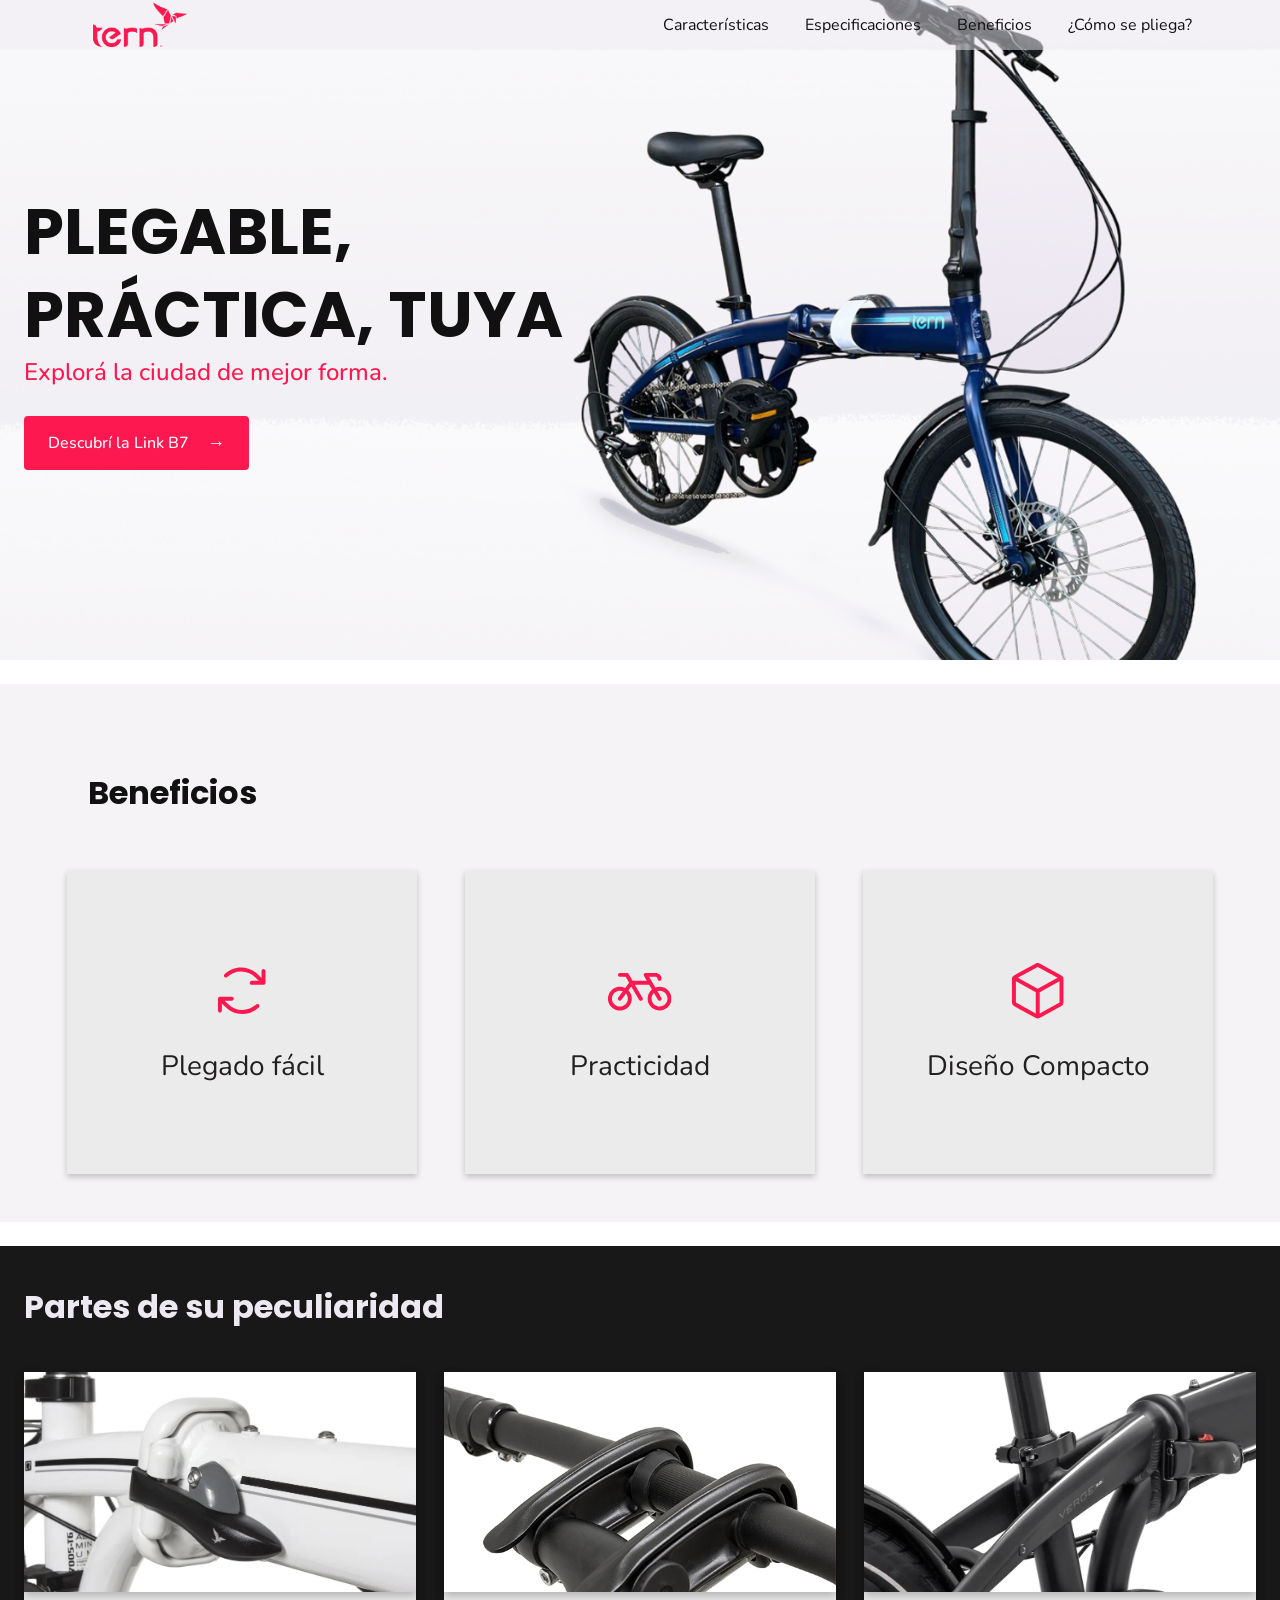
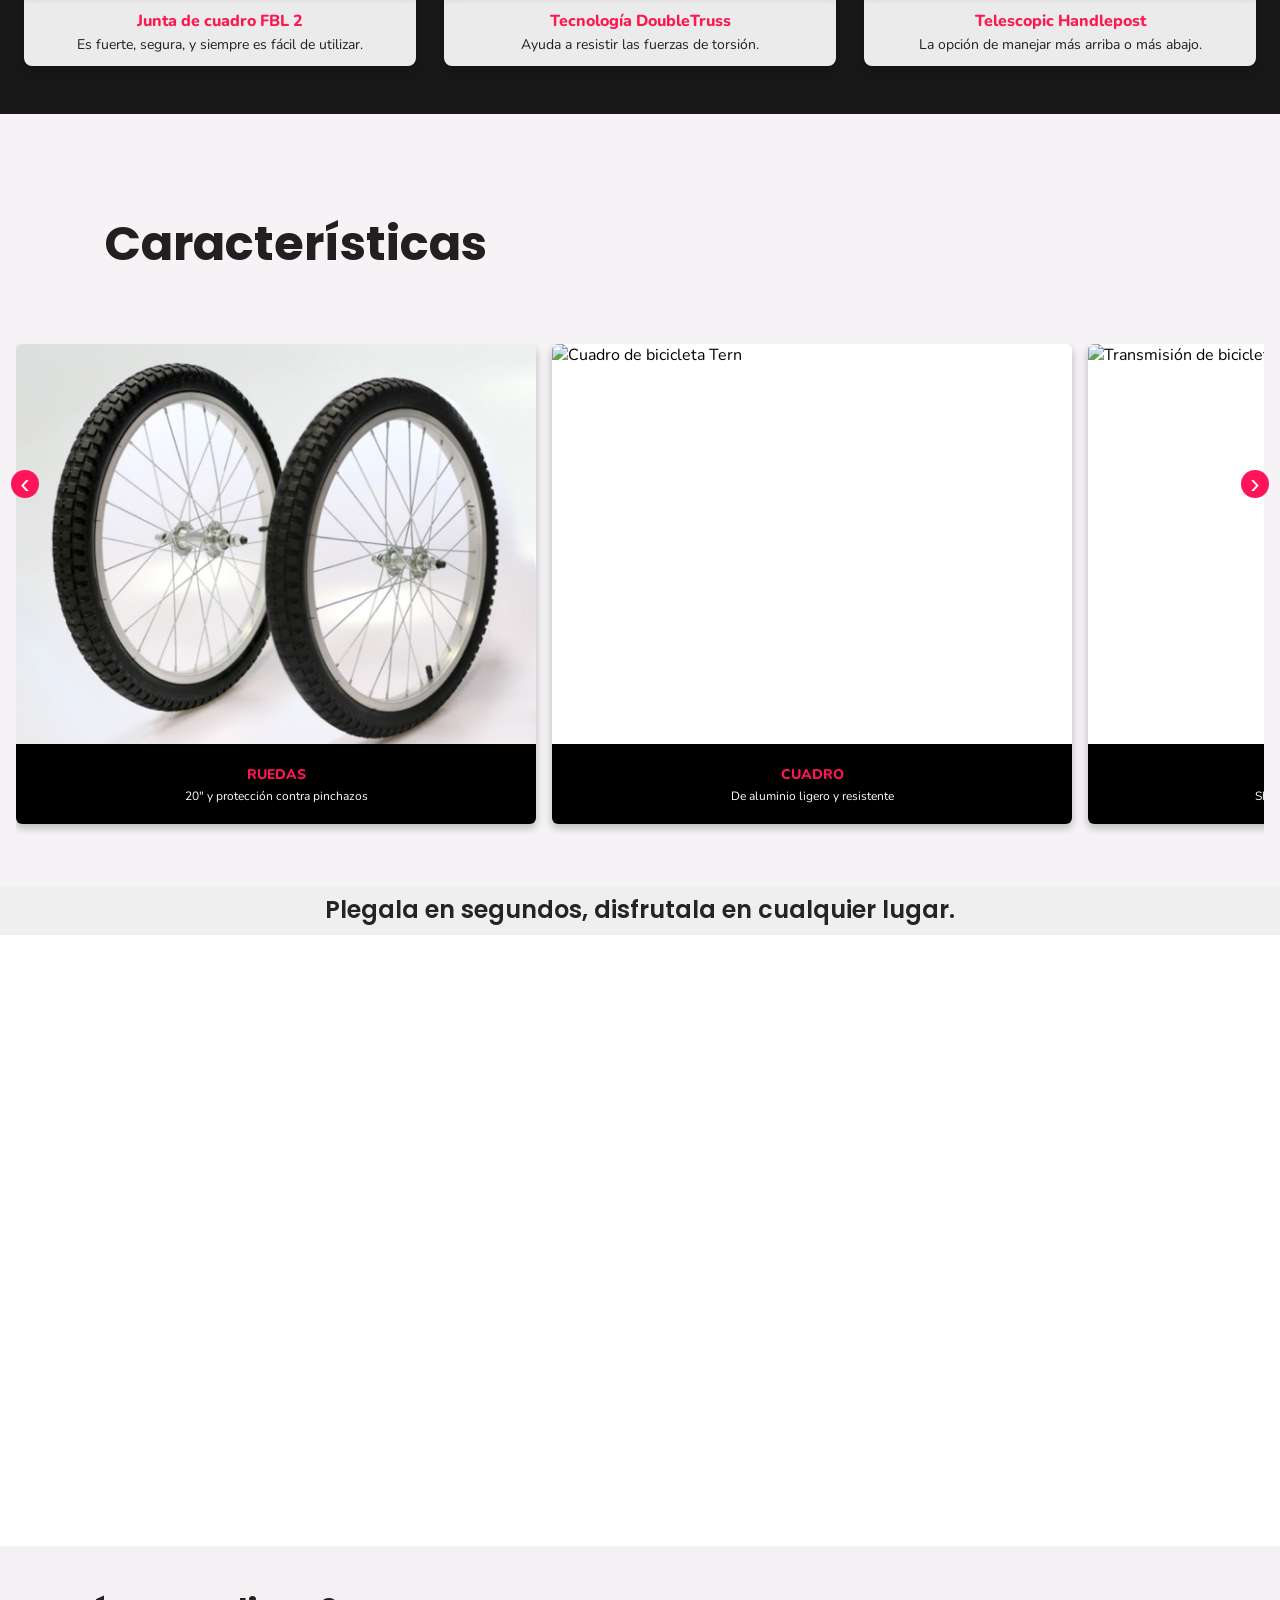
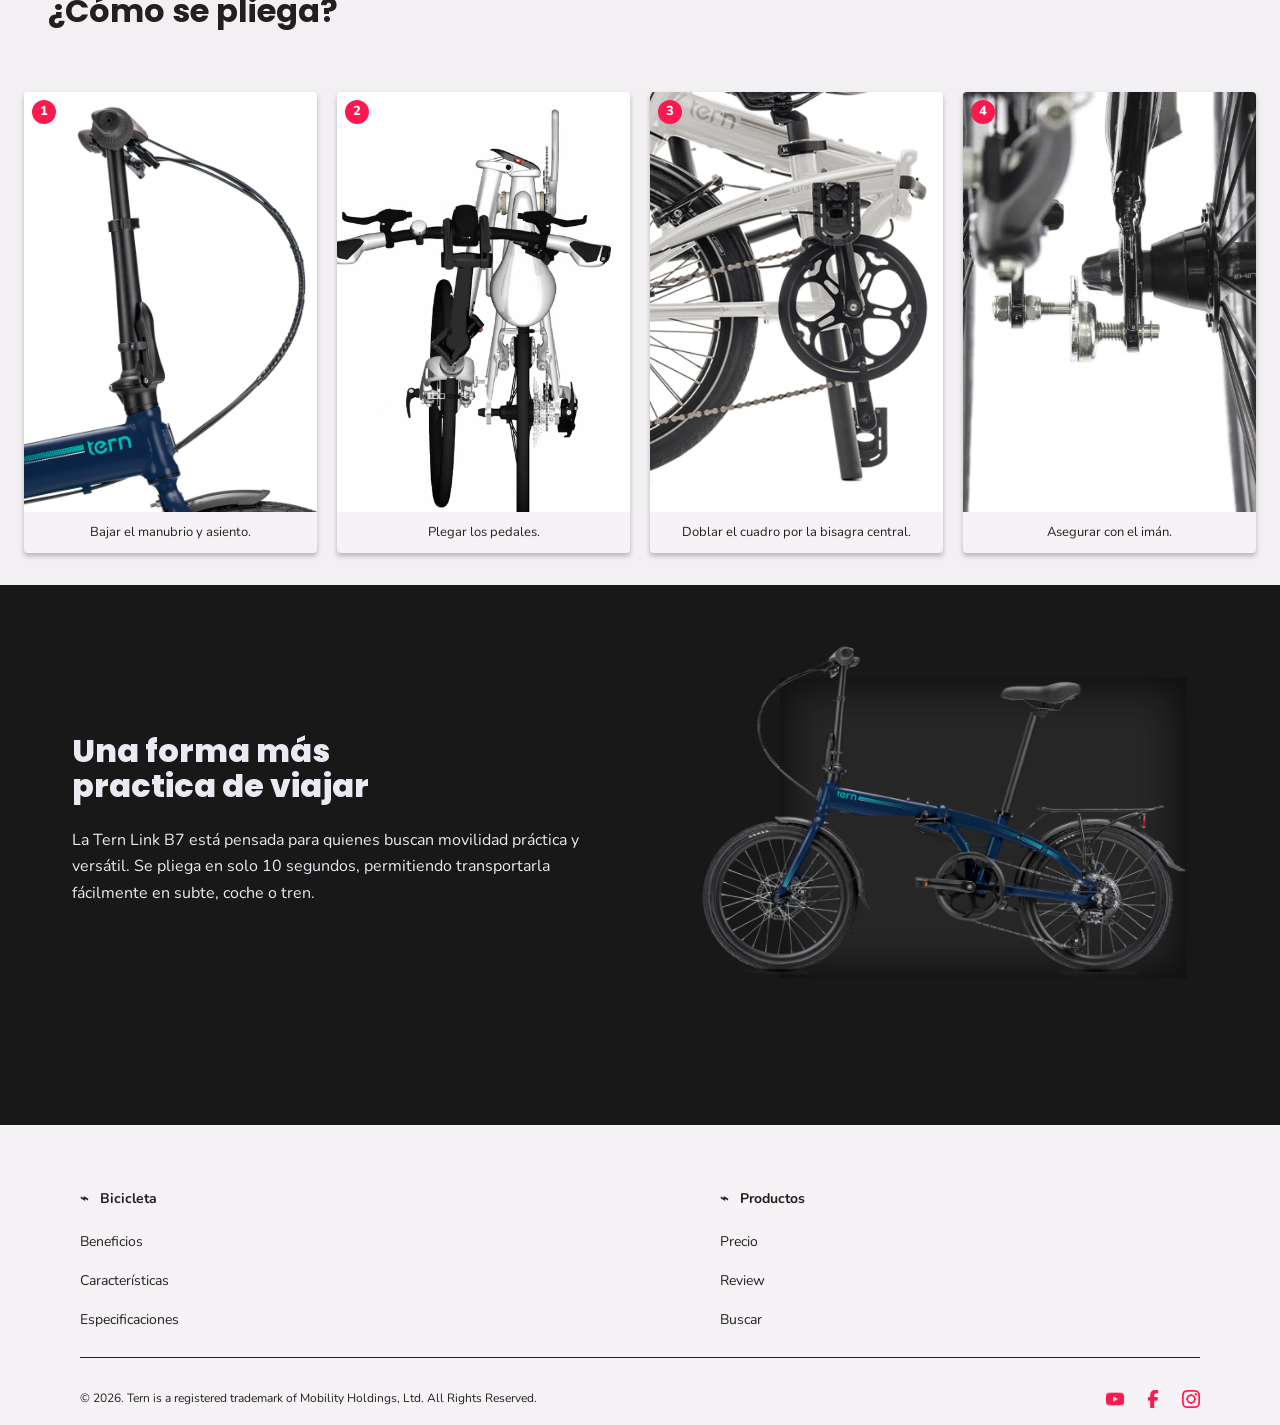
==== index.html @ 3e92df50 "Add files via upload" ====
<!DOCTYPE html>
<html lang="es">
    <head>
        <meta charset="utf-8" />
        <meta name="viewport" content="width=device-width, initial-scale=1, shrink-to-fit=no" />
        <title>Tern Bycicles</title>
        <link rel="preconnect" href="https://fonts.googleapis.com">
        <link rel="preconnect" href="https://fonts.gstatic.com" crossorigin>
        <link href="https://fonts.googleapis.com/css2?family=Nunito:ital,wght@0,200..1000;1,200..1000&family=Poppins:ital,wght@0,100;0,200;0,300;0,400;0,500;0,600;0,700;0,800;0,900;1,100;1,200;1,300;1,400;1,500;1,600;1,700;1,800;1,900&display=swap" rel="stylesheet">
        <link href="css/styles.css" rel="stylesheet" />
      </head>


 
  <body>
<!-- HEADER-->
    <div class="version" >
      <header class="header">
        <img class="logo" src="img/logo.png" alt="Tern">

        <nav class="buttons-group">
          <a class="menu-item" href="#">Características</a>
          <a class="menu-item" href="#">Especificaciones</a>
          <a class="menu-item" href="#">Beneficios</a>
          <a class="menu-item" href="#">¿Cómo se pliega?</a>
        </nav>
      </header>

<!-- HERO-->
      <section class="section">
        <div class="hero-content">
          <h1>PLEGABLE, <br>PRÁCTICA, TUYA</h1>
          <p>Explorá la ciudad de mejor forma.</p>

          <a class="hero-button" href="#">
            Descubrí la Link B7
            <span>→</span>
          </a>
        </div>
      </section>

<!-- ICONOS FILA-->
  <section class="iconos-bici">
    <div class="galeria-header">
      <h2>Beneficios</h2>
    </div>

    <div class="iconos-contenedor">
      <div class="iconos-item">
        <img src="icons/arrow-clock.svg" alt="">
        <p>Plegado fácil</p>
      </div>

      <div class="iconos-item">
        <img src="icons/bicycle.svg" alt="">
        <p>Practicidad</p>
      </div>

      <div class="iconos-item">
        <img src="icons/cube.svg" alt="">
        <p>Diseño Compacto</p>
      </div>
    </div>
  </section>

<!-- TECH-->
  <section class="tech" id="tech">
    <div class="tech-header">
      <h2>Partes de su peculiaridad</h2>
    </div>

    <div class="tech-lista">
      <article class="tech-card">
        <img src="img/tech-2.png" alt="Junta de cuadro FBL 2">

        <div class="tech-card-texto">
          <h3>Junta de cuadro FBL 2</h3>
          <p>
            Es fuerte, segura, y siempre es fácil de utilizar.
          </p>
        </div>
      </article>

      <article class="tech-card">
        <img src="img/tech-1.jpg" alt="Tecnología DoubleTruss">

        <div class="tech-card-texto">
          <h3>Tecnología DoubleTruss</h3>
          <p>
            Ayuda a resistir las fuerzas de torsión.
          </p>
        </div>
      </article>

      <article class="tech-card">
        <img src="img/tech-3.png" alt="Telescopic Handlepost">

        <div class="tech-card-texto">
          <h3>Telescopic Handlepost</h3>
          <p>
            La opción de manejar más arriba o más abajo.
          </p>
        </div>
      </article>
    </div>
  </section>

<!-- GALERIA-->
  <section class="galeria" id="galeria">
     <div class="galeria-carrusel">
       <div class="galeria-header">
          <h2>Características</h2>
       </div>
      <button class="galeria-flecha galeria-flecha-izq" type="button" aria-label="Anterior">
        ‹
      </button>

      <div class="galeria-track">
        <article class="galeria-card">
          <img src="img/ruedas.jpg" alt="Rueda de bicicleta Tern">
          <div class="galeria-card-texto">
            <h3>RUEDAS</h3>
            <p>20" y protección contra pinchazos</p>
          </div>
        </article>

        <article class="galeria-card">
          <img src="img/zoom.png" alt="Cuadro de bicicleta Tern">
          <div class="galeria-card-texto">
            <h3>CUADRO</h3>
            <p>De aluminio ligero y resistente</p>
          </div>
        </article>

        <article class="galeria-card">
          <img src="img/trasmision.png" alt="Transmisión de bicicleta Tern">
          <div class="galeria-card-texto">
            <h3>TRANSMISIÓN</h3>
            <p>Shimano Tourney de 7 velocidades</p>
          </div>
        </article>

        <article class="galeria-card">
          <img src="img/plegada.jpg" alt="Sistema de plegado de bicicleta Tern">
          <div class="galeria-card-texto">
            <h3>COMPACTO</h3>
            <p>Diseño fácil de transportar</p>
          </div>
        </article>
      </div>

      <button class="galeria-flecha galeria-flecha-der" type="button" aria-label="Siguiente">
        ›
      </button>
  </div>
  </section>

<!-- ROW PAUSE-->
  <section class="descanso">
    <div class="descanso-overlay">
      <h2>Plegala en segundos, disfrutala en cualquier lugar.</h2>
    </div>
    <video class="descanso-video" width="640" height="360" autoplay loop muted>
      <source src="img/video-1.mp4" type="video/mp4">
    </video>
  </section>

<!-- COMO SE USA-->
  <section class="plegado" id="plegado">
    <div class="plegado-header">
      <h2>¿Cómo se pliega?</h2>
    </div>

    <div class="plegado-carrusel">
      <article class="plegado-card">
        <div class="plegado-img">
          <span>1</span>
          <img src="img/manu.png" alt="Bajar el msnubrio telescópico">
        </div>
        <p>Bajar el manubrio y asiento.</p>
      </article>

      <article class="plegado-card">
        <div class="plegado-img">
          <span>2</span>
          <img src="img/pleg-1.png" alt="Plegar los pedales">
        </div>
        <p>Plegar los pedales.</p>
      </article>

      <article class="plegado-card">
        <div class="plegado-img">
          <span>3</span>
          <img src="img/pleg-3.png" alt="Doblar el cuadro por la bisagra central">
        </div>
        <p>Doblar el cuadro por la bisagra central.</p>
      </article>

      <article class="plegado-card">
        <div class="plegado-img">
          <span>4</span>
          <img src="img/carac-img-4.png" alt="Asegurar con el imán">
        </div>
        <p>Asegurar con el imán.</p>
      </article>
    </div>
  </section>

<!-- DESCRIPCIÓN-->
  <section class="descrip-bici" id="descrip-bici">
    <div class="descrip-bici-contenido">
      <div class="descrip-bici-texto">
        <h2>Una forma más<br>practica de viajar</h2>

        <p>
          La Tern Link B7 está pensada para quienes buscan movilidad práctica y versátil. Se pliega en solo 10 segundos, permitiendo transportarla fácilmente en subte, coche o tren.
        </p>
      </div>

      <div class="descrip-bici-imagen">
        <img src="img/descrip.png" alt="Bicicleta Tern Link B7 plegada">
      </div>
    </div>
  </section>

<!-- FOOTER-->
  <footer class="footer">
    <div class="footer-links">
      <div class="footer-col">
        <h3><span>⌁</span> Bicicleta</h3>
        <a href="#">Beneficios</a>
        <a href="#">Características</a>
        <a href="#">Especificaciones</a>
      </div>

      <div class="footer-col">
        <h3><span>⌁</span> Productos</h3>
        <a href="#">Precio</a>
        <a href="#">Review</a>
        <a href="#">Buscar</a>
      </div>
    </div>

    <div class="footer-bottom">
      <p>© 2026. Tern is a registered trademark of Mobility Holdings, Ltd. All Rights Reserved.</p>

      <div class="footer-redes">
        <a href="#" aria-label="YouTube">
          <img src="icons/youtube.svg" alt="">
        </a>

        <a href="#" aria-label="Facebook">
          <img src="icons/facebook.svg" alt="">
        </a>

        <a href="#" aria-label="Instagram">
          <img src="icons/instagram.svg" alt="">
        </a>
      </div>
    </div>
  </footer>

<!-- Scripts-->
  <script>
    const track = document.querySelector(".galeria-track");
    const prev = document.querySelector(".galeria-flecha-izq");
    const next = document.querySelector(".galeria-flecha-der");

    prev.addEventListener("click", () => {
      track.scrollBy({
        left: -340,
        behavior: "smooth"
      });
    });

    next.addEventListener("click", () => {
      track.scrollBy({
        left: 340,
        behavior: "smooth"
      });
    });
  </script>
</body>
</html>
---- css/styles.css ----
@import url("https://cdnjs.cloudflare.com/ajax/libs/meyer-reset/2.0/reset.min.css");
@charset "UTF-8";
* {
  -webkit-font-smoothing: antialiased;
  box-sizing: border-box;
}
html,
body {
  margin: 0px;
  min-height: 100%;
}
/*FONTS*/
  .nunito {
    font-family: "Nunito", sans-serif;
    font-optical-sizing: auto;
    font-weight: <weight>;
    font-style: normal;
  }
  .poppins-thin {
    font-family: "Poppins", sans-serif;
    font-weight: 100;
    font-style: normal;
  }

  .poppins-extralight {
    font-family: "Poppins", sans-serif;
    font-weight: 200;
    font-style: normal;
  }

  .poppins-light {
    font-family: "Poppins", sans-serif;
    font-weight: 300;
    font-style: normal;
  }

  .poppins-regular {
    font-family: "Poppins", sans-serif;
    font-weight: 400;
    font-style: normal;
  }

  .poppins-medium {
    font-family: "Poppins", sans-serif;
    font-weight: 500;
    font-style: normal;
  }

  .poppins-semibold {
    font-family: "Poppins", sans-serif;
    font-weight: 600;
    font-style: normal;
  }

  .poppins-bold {
    font-family: "Poppins", sans-serif;
    font-weight: 700;
    font-style: normal;
  }

  .poppins-extrabold {
    font-family: "Poppins", sans-serif;
    font-weight: 800;
    font-style: normal;
  }

  .poppins-black {
    font-family: "Poppins", sans-serif;
    font-weight: 900;
    font-style: normal;
  }

  .poppins-thin-italic {
    font-family: "Poppins", sans-serif;
    font-weight: 100;
    font-style: italic;
  }

  .poppins-extralight-italic {
    font-family: "Poppins", sans-serif;
    font-weight: 200;
    font-style: italic;
  }

  .poppins-light-italic {
    font-family: "Poppins", sans-serif;
    font-weight: 300;
    font-style: italic;
  }

  .poppins-regular-italic {
    font-family: "Poppins", sans-serif;
    font-weight: 400;
    font-style: italic;
  }

  .poppins-medium-italic {
    font-family: "Poppins", sans-serif;
    font-weight: 500;
    font-style: italic;
  }

  .poppins-semibold-italic {
    font-family: "Poppins", sans-serif;
    font-weight: 600;
    font-style: italic;
  }

  .poppins-bold-italic {
    font-family: "Poppins", sans-serif;
    font-weight: 700;
    font-style: italic;
  }

  .poppins-extrabold-italic {
    font-family: "Poppins", sans-serif;
    font-weight: 800;
    font-style: italic;
  }

  .poppins-black-italic {
    font-family: "Poppins", sans-serif;
    font-weight: 900;
    font-style: italic;
  }

  @media (max-width: 875px) {
    .version .section-3 {
      background-position: center center;
    }
  }
  @media (max-width: 600px) {
    .version .section-3 {
      background-position: 45% center;
    }
  }

.version {
  display: flex;
  flex-direction: column;
  align-items: center;
  position: relative;
  background-color: var(--fondo);
}
.version .header {
  position: fixed;
  top: 0;
  left: 0;
  z-index: 10;
  width: 100%;
  height: 50px;
  padding: 0 88px;
  display: flex;
  align-items: center;
  justify-content: space-between;
  background-color: #EDE9F280;

}

.version .logo {
  width: 104px;
  height: auto;
  display: block;
}

.version .buttons-group {
  display: flex;
  align-items: center;
  gap: 36px;
}

.version .menu-item {
  color: #111111;
  font-family: "Nunito", Helvetica, sans-serif;
  font-size: 16px;
  font-weight: 400;
  line-height: 1;
  text-decoration: none;
  white-space: nowrap;
}
.version .section {
  width: 100%;
  min-height: 660px;
  padding: 0 24px 0;
  display: flex;
  align-items: center;
  background-image: url("../img/banner.png");
  background-size: cover;
  background-position: center;
  background-repeat: no-repeat;
}

/*HERO*/
  .version .hero-content {
    max-width: 660px;
  }

  .version .hero-content h1 {
    margin: 0;
    color: #111111;
    font-family: "poppins", Helvetica, sans-serif;
    font-size: 64px;
    font-weight: 700;
    line-height: 1.3;
  }

  .version .hero-content p {
    margin: 0 0 28px;
    color: #FD1850;
    font-family: "Nunito", Helvetica, sans-serif;
    font-size: 24px;
    font-weight: 500;
    line-height: 1.3;
  }

  .version .menu-item:hover{
          color: #FD1850;
  }

  .version .hero-button {
    width: fit-content;
    padding: 16px 24px;
    display: inline-flex;
    align-items: center;
    gap: 18px;
    color: #ffffff;
    background-color: #FD1850;
    border-radius: 4px;
    font-family: "Nunito", Helvetica, sans-serif;
    font-size: 16px;
    font-weight: 500;
    text-decoration: none;
  }

  .version .hero-button span {
    font-size: 18px;
    line-height: 1;
  }

  .version .hero-button:hover{
    border: 2px solid #FD1850;
          background: #fff;
          color: #4f4f4f;
        }

/*GALERIA*/
  .version .galeria {
    width: 100%;
    background-color: #f5f3f6;
    overflow: hidden;
    padding: 16px 16px 48px;
  }

  .version .galeria-header{
    color: #211F1F;
    margin-left: 24px;
    padding: 16px 0 48px;
    font-family: "Poppins", Helvetica, sans-serif;
    font-size: 32px;
    font-weight: 700;
    line-height: 1.1;
    text-align: left;
    padding: 48px 64px 34px;
  }

  .version .galeria-carrusel {
    position: relative;
    width: 100%;
    font-family: "Nunito", Helvetica, sans-serif;
  }

  .version .galeria-track {
    display: flex;
    gap: 16px;
    overflow-x: auto;
    scroll-snap-type: x mandatory;
    scroll-behavior: smooth;
    padding: 0 0 14px;
    scrollbar-width: none;
  }

  .version .galeria-track::-webkit-scrollbar {
    display: none;
  }

  .version .galeria-card {
    flex: 0 0 520px;
    width: 520px;
    height: 480px;
    overflow: hidden;
    border-radius: 6px;
    background-color: #ffffff;
    box-shadow: 0 4px 9px rgba(0, 0, 0, 0.25);
    scroll-snap-align: start;
  }

  .version .galeria-card img {
    width: 100%;
    height: 400px;
    display: block;
    object-fit: cover;
  }

  .version .galeria-card-texto {
    height: 80px;
    padding: 10px 20px;
    display: flex;
    flex-direction: column;
    align-items: center;
    justify-content: center;
    background-color: #000000;
    text-align: center;
  }

  .version .galeria-card-texto h3 {
    margin: 0 0 4px;
    color: #ff1458;
    font-family: "Nunito", Helvetica, sans-serif;
    font-size: 14px;
    font-weight: 800;
  }

  .version .galeria-card-texto p {
    margin: 0;
    color: #ffffff;
    font-family: "Nunito", Helvetica, sans-serif;
    font-size: 12px;
    font-weight: 400;
  }

  .version .galeria-flecha {
    position: absolute;
    top: 50%;
    z-index: 2;
    width: 28px;
    height: 28px;
    display: flex;
    align-items: center;
    justify-content: center;
    border: none;
    border-radius: 50%;
    background-color: #ff1458;
    color: #ffffff;
    font-size: 28px;
    line-height: 1;
    cursor: pointer;
    transform: translateY(-50%);
  }

  .version .galeria-flecha-izq {
    left: -5px;
    justify-content: center;

  }

  .version .galeria-flecha-der {
    right: -5px;
    justify-content: center;
  }

/*ICONOS*/
  .version .iconos-bici {
    width: 100%;
    padding: 16px 0 48px;
    margin: 24px;
    background-color: #F5F3F6;
  }

  .version .iconos-bici h2 {
    color: #111111;
    font-family: "poppins", Helvetica, sans-serif;
    font-size: 32px;
    font-weight: 700;
    line-height: 1.1;
    text-align: left;
  }

  .version .iconos-contenedor {
    display: flex;
    justify-content: center;
    align-items: center;
    gap: 48px;
  }

  .version .iconos-item {
    width: 350px;
    height: 304px;
    display: flex;
    flex-direction: column;
    align-items: center;
    justify-content: center;
    text-align: center;
    gap: 24px;
    background-color: #EBEBEB;
    box-shadow: 0 3px 6px rgba(0, 0, 0, 0.22);
  }

  .version .iconos-item img {
    width: 64px;
    height: 64px;
    object-fit: contain;
  }

  .version .iconos-item p {
    margin: 0;
    color: #211F1F;
    font-family: "Nunito", Helvetica, sans-serif;
    font-size: 28px;
    font-weight: 400;
  }

/*COMO SE USA*/
  .version .plegado {
    width: 100%;
    padding: 16px 24px 48px;
    background-color: #F5F3F6;
    text-align: center;
  }

  .version .plegado-header {
    margin-bottom: 48px;
  }

  .version .plegado-header h2 {
    margin: 0;
    padding: 16px 24px;
    text-align: left;
    color: #211F1F;
    font-family: "Poppins", Helvetica, sans-serif;
    font-size: 32px;
    font-weight: 700;
    line-height: 1.05;
  }

  .version .plegado {
  width: 100%;
  padding: 32px 24px;
  background-color: #F2F0F3;
}

.version .plegado-carrusel {
  display: grid;
  grid-template-columns: repeat(4, 1fr);
  gap: 20px;
}

.version .plegado-card {
  position: relative;
  min-width: 0;
  background-color: #F5F3F6;
  border-radius: 4px;
  overflow: hidden;
  box-shadow: 0 3px 5px rgba(0, 0, 0, 0.25);
}

.version .plegado-img {
  position: relative;
  width: 100%;
  height: 420px;
  overflow: hidden;
  background-color: #fff;
}

.version .plegado-img img {
  width: 100%;
  height: 100%;
  display: block;
  object-fit: cover;
}

.version .plegado-img span {
  position: absolute;
  top: 8px;
  left: 8px;
  z-index: 2;
  width: 24px;
  height: 24px;
  display: flex;
  align-items: center;
  justify-content: center;
  color: #fff;
  background-color: #FD1850;
  border-radius: 50%;
  font-family: "Nunito", Helvetica, sans-serif;
  font-size: 13px;
  font-weight: 800;
  line-height: 1;
}

.version .plegado-card p {
  min-height: 36px;
  margin: 0;
  padding: 12px 10px;
  color: #211F1F;
  font-family: "Nunito", Helvetica, sans-serif;
  font-size: 13px;
  font-weight: 400;
  line-height: 1.3;
  text-align: center;
}

/*TECH*/
  .version .tech {
    width: 100%;
    padding: 16px 24px 48px;
    background-color: #191818;
  }

  .version .tech-header {
    margin-bottom: 48px;
  }

  .version .tech-header h2 {
    color: #EDE9F2;
    font-family: "Poppins", Helvetica, sans-serif;
    font-size: 32px;
    font-weight: 700;
    line-height: 1.1;
    text-align: left;
  }

  .version .tech-lista {
    display: grid;
    grid-template-columns: repeat(3, 1fr);
    gap: 28px;
  }

  .version .tech-card {
    display: flex;
    flex-direction: column;
    align-items: flex-start;
    background-color: #EBEBEB;
    border-radius: 8px;
    box-shadow: 0 4px 9px rgba(0, 0, 0, 0.25);
    scroll-snap-align: start;
  }

  .version .tech-card img {
    width: 100%;
    height: 180px;
    display: block;
    object-fit: cover;
    box-shadow: 0 4px 9px rgba(0, 0, 0, 0.25);
    scroll-snap-align: start;
  }

  .version .tech-card-texto {
  width: 100%;
  min-height: 122px;
  padding-top: 20px;
  text-align: center;
  }

  .version .tech-card-texto h3 {
    margin: 0 0 5px;
    color: #FD1850;
    font-family: "Nunito", Helvetica, sans-serif;
    font-size: 16px;
    font-weight: 800;
    line-height: 1.15;
  }

  .version .tech-card-texto p {
    margin: 0 0 10px;
    color: #211F1F;
    font-family: "Nunito", Helvetica, sans-serif;
    font-size: 14px;
    font-weight: 400;
    line-height: 1.45;
  }

  .version .tech-card img {
    height: 220px;
  }

  .version .tech-card-texto {
    min-height: auto;
  }

/*DESCRIPCION PRINCIPAL*/
  .version .descrip-bici {
  width: 100%;
  height: 540px;
  padding: 56px 72px;
  background-color: #191818;
  }

  .version .descrip-bici-contenido {
    width: 100%;
    max-width: 1440px;
    margin: auto 0;
    display: grid;
    grid-template-columns: 1fr 1fr;
    align-items: center;
    gap: 64px;
  }

  .version .descrip-bici-texto {
    max-width: 540px;
  }

  .version .descrip-bici-texto h2 {
    margin: 0 0 24px;
    color: #EDE9F2;
    font-family: "Poppins", Helvetica, sans-serif;
    font-size: 32px;
    font-weight: 800;
    line-height: 1.1;
  }

  .version .descrip-bici-texto p {
    margin: 0;
    color: #EDE9F2;
    font-family: "Nunito", Helvetica, sans-serif;
    font-size: 16px;
    font-weight: 400;
    line-height: 1.65;
  }

  .version .descrip-bici-imagen {
    display: flex;
    justify-content: right;
    align-items: right;
  }

  .version .descrip-bici-imagen img {
    width: 100%;
    height: 100%;
    display: block;
  }

/*DESCANSO IMAGEN*/
  .version .descanso {
  position: relative;
  width: 100%;
  height: 660px;
  overflow: hidden;
  }

  .version .descanso h2 {
  margin: 0;
  color: #242424;
  font-family: "Poppins", Helvetica, sans-serif;
  font-size: 24px;
  font-weight: 600;
  line-height: 1.2;
  text-align: center;
  }

  .version .descanso-video {
  width: 100%;
  height: 100%;
  display: block;
  object-fit: cover;
  }

  .version .descanso-overlay {
    position: absolute;
    top: 0;
    left: 0;
    width: 100%;
    padding: 10px 24px;
    background-color: rgba(235, 235, 235, 0.80);
  }
 
/*FOOTER*/
  .version .footer {
    width: 100%;
    height: 300px;
    padding: 64px 72px 72px;
    background-color: #F5F3F6;
  }

  .version .footer-links {
    display: grid;
    grid-template-columns: 1fr 1fr;
    gap: 160px;
    max-width: 1120px;
    margin: 0 auto 32px;
    padding-bottom: 28px;
    border-bottom: 1px solid #211f1f;
  }

  .version .footer-col {
    display: flex;
    flex-direction: column;
    gap: 20px;
  }

  .version .footer-col h3 {
    margin: 0 0 4px;
    color: #211f1f;
    font-family: "Nunito", Helvetica, sans-serif;
    font-size: 14px;
    font-weight: 700;
  }

  .version .footer-col span {
    margin-right: 8px;
  }

  .version .footer-col a {
    color: #211f1f;
    font-family: "Nunito", Helvetica, sans-serif;
    font-size: 14px;
    font-weight: 400;
    text-decoration: none;
  }

  .version .footer-bottom {
    max-width: 1120px;
    margin: 0 auto;
    display: flex;
    align-items: center;
    justify-content: space-between;
    gap: 24px;
  }

  .version .footer-bottom p {
    margin: 0;
    color: #211F1F;
    font-family: "Nunito", Helvetica, sans-serif;
    font-size: 12px;
    line-height: 1.4;
  }

  .version .footer-redes {
    display: flex;
    align-items: center;
    gap: 20px;
  }

  .version .footer-redes img {
    width: 18px;
    height: 18px;
    display: block;
  }

/*RESPONSIVE*/

  @media (max-width: 480px) {
    .version .hero-content h1 {
      font-size: 32px;
    }

    .version .hero-content p {
      font-size: 18px;
    }

    .version .hero-button {
      padding: 14px 18px;
      font-size: 15px;
    }

   .version .header {
      padding: 14px 18px;
    }

    .version .logo {
      width: 88px;
    }

    .version .buttons-group {
      gap: 12px 16px;
    }

    .version .menu-item {
      font-size: 14px;
    }
    .version .section {
      min-height: 560px;
      padding: 120px 24px 48px;
      align-items: flex-start;
    }

    .version .hero-content {
      max-width: 100%;
      margin-top: 0;
    }

    .version .hero-content h1 {
      font-size: 40px;
    }

    .version .hero-content p {
      font-size: 20px;
    }

    .version .header {
      height: auto;
      padding: 16px 24px;
      flex-direction: column;
      align-items: flex-start;
      gap: 14px;
    }

    .version .buttons-group {
      width: 100%;
      gap: 18px;
      flex-wrap: wrap;
    }

    .version .menu-item {
      font-size: 15px;
    }

    .version .tech-lista {
      grid-template-columns: 1fr;
      gap: 40px;
    }

     .version .tech-card img {
      height: 220px;
    }

    .version .tech-card-texto {
      min-height: auto;
    }

    .version .plegado-carrusel {
    grid-template-columns: 1fr;
  }

  .version .plegado-img {
    height: 320px;
  }

    .version .footer {
    width: 100%;
    height: 100%;
    padding: 64px 72px 72px;
    background-color: #f5f3f6;
    }

    .version .footer-links {
      display: grid;
      grid-template-columns: 1fr 1fr;
      gap: 160px;
      max-width: 1120px;
      margin: 0 auto 32px;
      padding-bottom: 28px;
      border-bottom: 1px solid #211f1f;
    }

    .version .footer-col {
      display: flex;
      flex-direction: column;
      gap: 20px;
    }

    .version .footer-col h3 {
      margin: 0 0 4px;
      color: #211f1f;
      font-family: "Nunito", Helvetica, sans-serif;
      font-size: 14px;
      font-weight: 700;
    }

    .version .footer-col span {
      margin-right: 8px;
    }

    .version .footer-col a {
      color: #211f1f;
      font-family: "Nunito", Helvetica, sans-serif;
      font-size: 14px;
      font-weight: 400;
      text-decoration: none;
    }

    .version .footer-bottom {
      max-width: 1120px;
      margin: 0 auto;
      display: flex;
      align-items: center;
      justify-content: space-between;
      gap: 24px;
    }

    .version .footer-bottom p {
      margin: 0;
      color: #211f1f;
      font-family: "Nunito", Helvetica, sans-serif;
      font-size: 12px;
      line-height: 1.4;
    }

    .version .footer-redes {
      display: flex;
      align-items: center;
      gap: 20px;
    }

    .version .footer-redes img {
      width: 18px;
      height: 18px;
      display: block;
    }
  .version .descanso {
    height: 220px;
  }

  .version .descanso-overlay h2 {
    font-size: 16px;
  }
  }
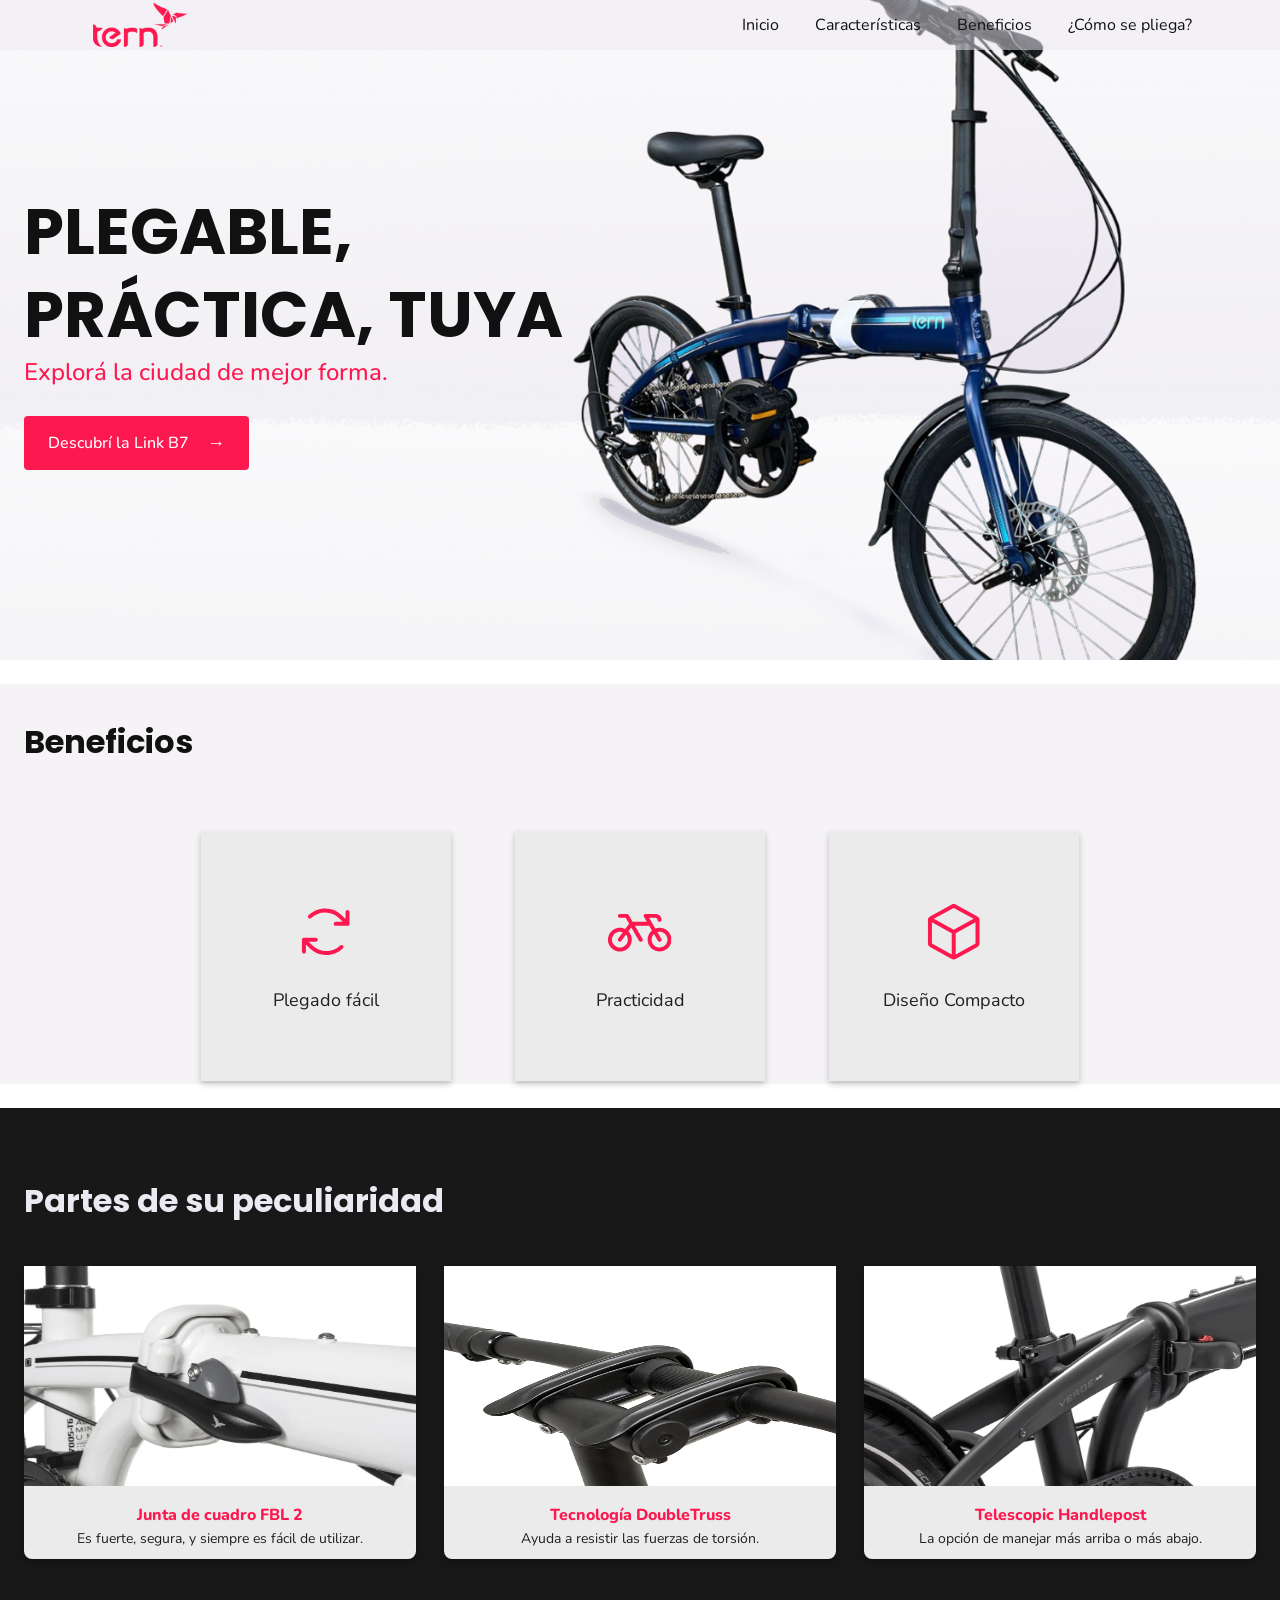
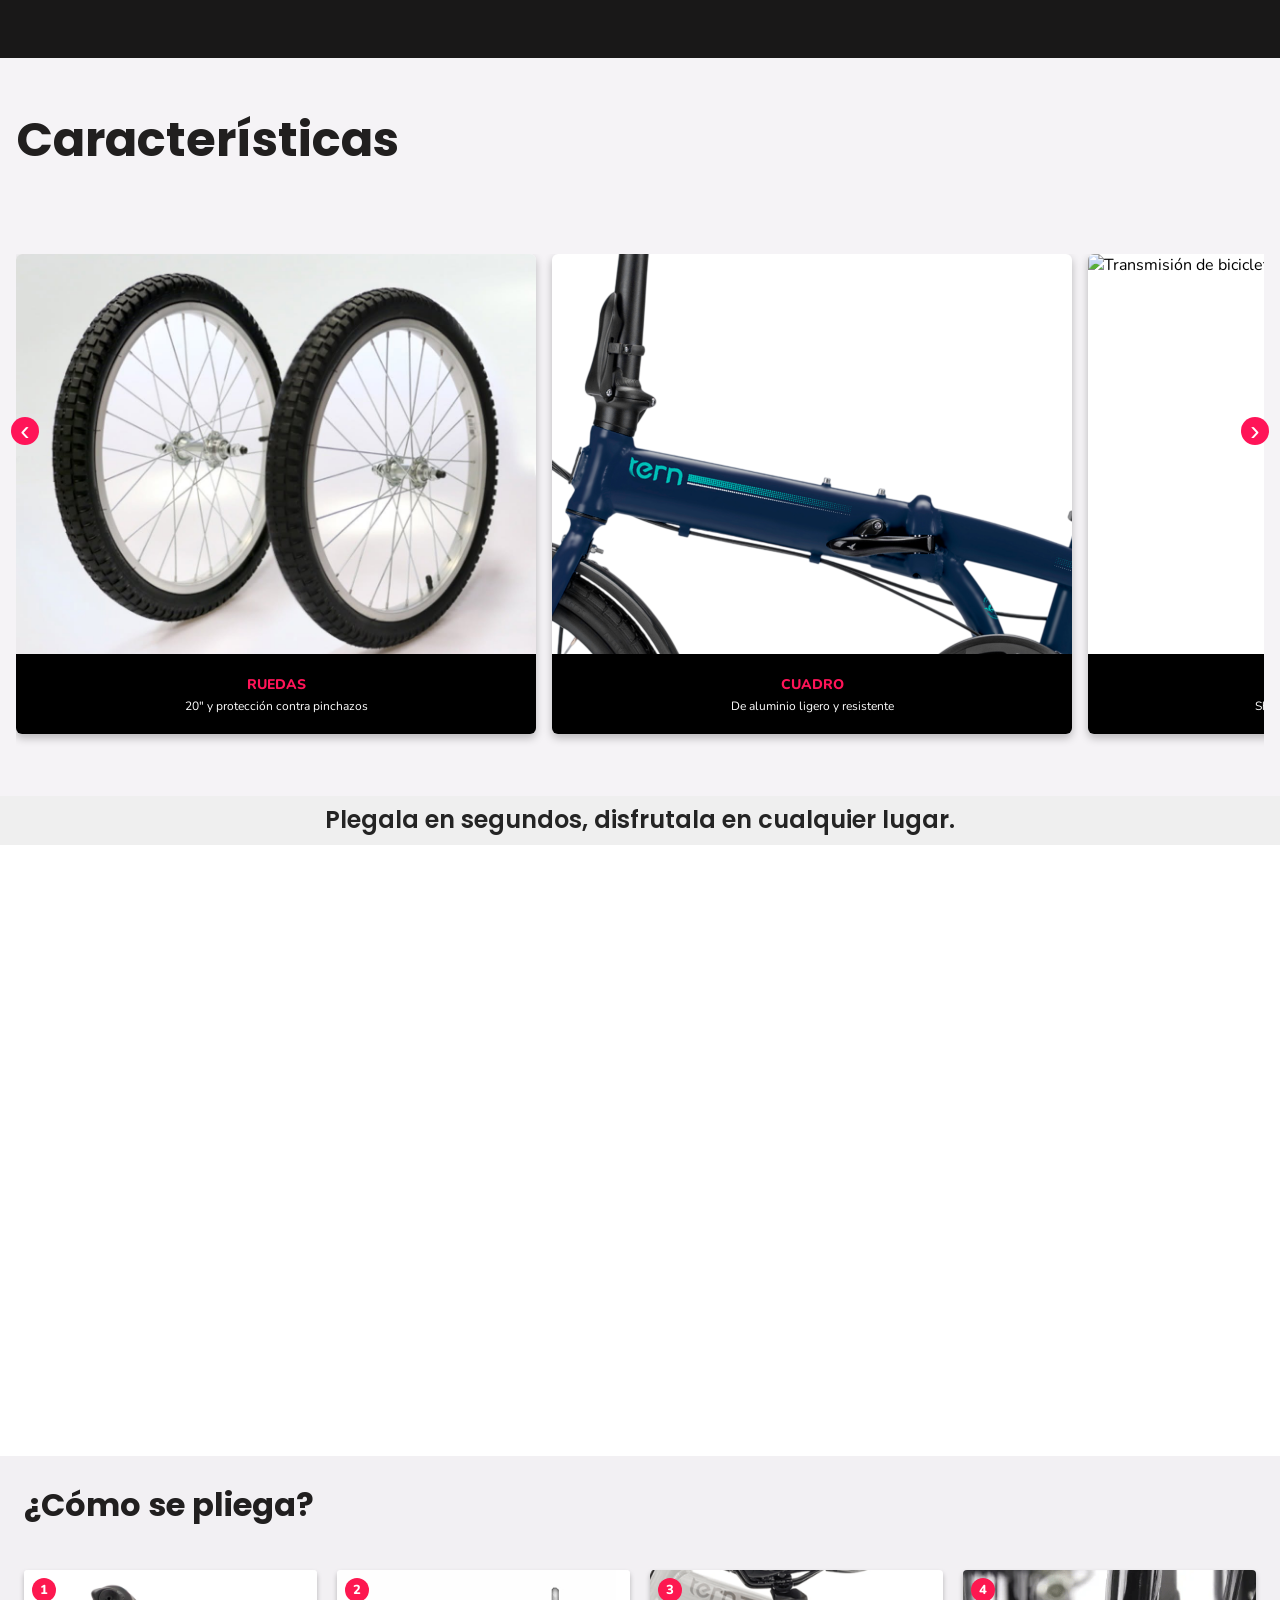
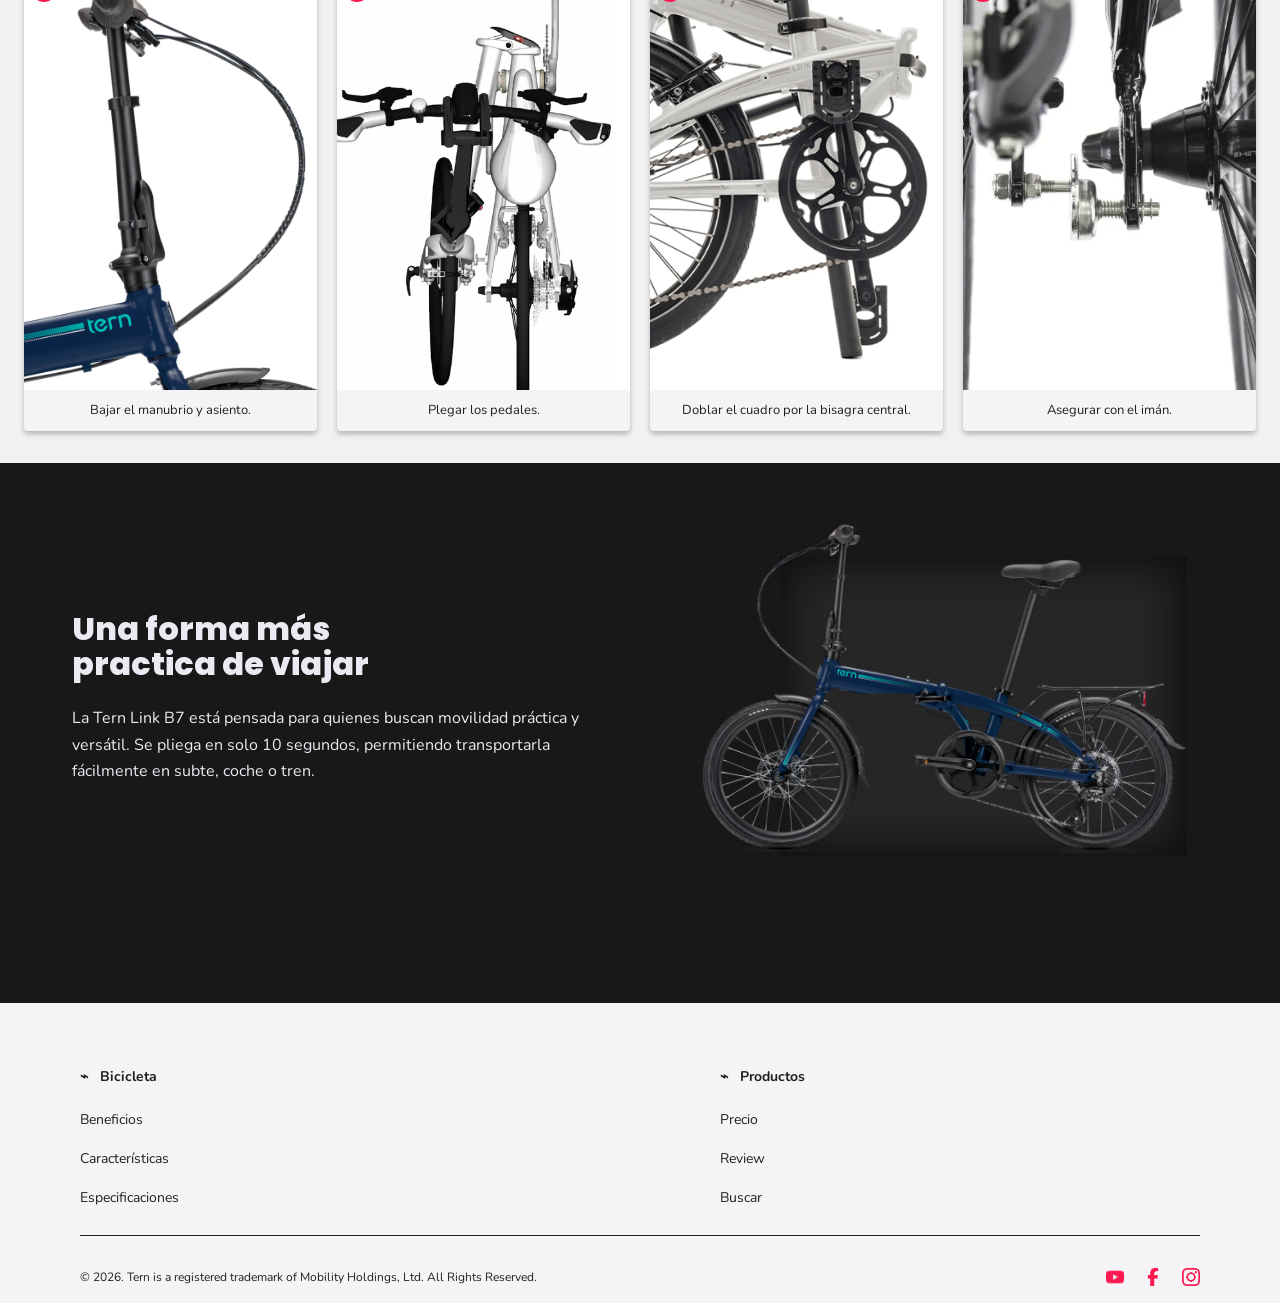
==== commit 5a77ec5f: "Add files via upload" ====
--- a/index.html
+++ b/index.html
@@ -19,8 +19,8 @@
         <img class="logo" src="img/logo.png" alt="Tern">
 
         <nav class="buttons-group">
+          <a class="menu-item" href="#">Inicio</a>
           <a class="menu-item" href="#">Características</a>
-          <a class="menu-item" href="#">Especificaciones</a>
           <a class="menu-item" href="#">Beneficios</a>
           <a class="menu-item" href="#">¿Cómo se pliega?</a>
         </nav>
--- a/css/styles.css
+++ b/css/styles.css
@@ -253,14 +253,12 @@
 
   .version .galeria-header{
     color: #211F1F;
-    margin-left: 24px;
-    padding: 16px 0 48px;
+    padding: 0 0 48px;
     font-family: "Poppins", Helvetica, sans-serif;
     font-size: 32px;
     font-weight: 700;
     line-height: 1.1;
     text-align: left;
-    padding: 48px 64px 34px;
   }
 
   .version .galeria-carrusel {
@@ -361,6 +359,7 @@
 /*ICONOS*/
   .version .iconos-bici {
     width: 100%;
+    height: 400px;
     padding: 16px 0 48px;
     margin: 24px;
     background-color: #F5F3F6;
@@ -368,7 +367,8 @@
 
   .version .iconos-bici h2 {
     color: #111111;
-    font-family: "poppins", Helvetica, sans-serif;
+    margin: 24px;
+    font-family: "Poppins", Helvetica, sans-serif;
     font-size: 32px;
     font-weight: 700;
     line-height: 1.1;
@@ -379,12 +379,12 @@
     display: flex;
     justify-content: center;
     align-items: center;
-    gap: 48px;
+    gap: 64px;
   }
 
   .version .iconos-item {
-    width: 350px;
-    height: 304px;
+    width: 250px;
+    height: 250px;
     display: flex;
     flex-direction: column;
     align-items: center;
@@ -405,14 +405,14 @@
     margin: 0;
     color: #211F1F;
     font-family: "Nunito", Helvetica, sans-serif;
-    font-size: 28px;
+    font-size: 18px;
     font-weight: 400;
   }
 
 /*COMO SE USA*/
   .version .plegado {
     width: 100%;
-    padding: 16px 24px 48px;
+    
     background-color: #F5F3F6;
     text-align: center;
   }
@@ -423,7 +423,7 @@
 
   .version .plegado-header h2 {
     margin: 0;
-    padding: 16px 24px;
+ 
     text-align: left;
     color: #211F1F;
     font-family: "Poppins", Helvetica, sans-serif;
@@ -436,73 +436,74 @@
   width: 100%;
   padding: 32px 24px;
   background-color: #F2F0F3;
-}
-
-.version .plegado-carrusel {
-  display: grid;
-  grid-template-columns: repeat(4, 1fr);
-  gap: 20px;
-}
-
-.version .plegado-card {
-  position: relative;
-  min-width: 0;
-  background-color: #F5F3F6;
-  border-radius: 4px;
-  overflow: hidden;
-  box-shadow: 0 3px 5px rgba(0, 0, 0, 0.25);
-}
-
-.version .plegado-img {
-  position: relative;
-  width: 100%;
-  height: 420px;
-  overflow: hidden;
-  background-color: #fff;
-}
-
-.version .plegado-img img {
-  width: 100%;
-  height: 100%;
-  display: block;
-  object-fit: cover;
-}
-
-.version .plegado-img span {
-  position: absolute;
-  top: 8px;
-  left: 8px;
-  z-index: 2;
-  width: 24px;
-  height: 24px;
-  display: flex;
-  align-items: center;
-  justify-content: center;
-  color: #fff;
-  background-color: #FD1850;
-  border-radius: 50%;
-  font-family: "Nunito", Helvetica, sans-serif;
-  font-size: 13px;
-  font-weight: 800;
-  line-height: 1;
-}
-
-.version .plegado-card p {
-  min-height: 36px;
-  margin: 0;
-  padding: 12px 10px;
-  color: #211F1F;
-  font-family: "Nunito", Helvetica, sans-serif;
-  font-size: 13px;
-  font-weight: 400;
-  line-height: 1.3;
-  text-align: center;
-}
+  }
+
+  .version .plegado-carrusel {
+    display: grid;
+    grid-template-columns: repeat(4, 1fr);
+    gap: 20px;
+  }
+
+  .version .plegado-card {
+    position: relative;
+    min-width: 0;
+    background-color: #F5F3F6;
+    border-radius: 4px;
+    overflow: hidden;
+    box-shadow: 0 3px 5px rgba(0, 0, 0, 0.25);
+  }
+
+  .version .plegado-img {
+    position: relative;
+    width: 100%;
+    height: 420px;
+    overflow: hidden;
+    background-color: #fff;
+  }
+
+  .version .plegado-img img {
+    width: 100%;
+    height: 100%;
+    display: block;
+    object-fit: cover;
+  }
+
+  .version .plegado-img span {
+    position: absolute;
+    top: 8px;
+    left: 8px;
+    z-index: 2;
+    width: 24px;
+    height: 24px;
+    display: flex;
+    align-items: center;
+    justify-content: center;
+    color: #fff;
+    background-color: #FD1850;
+    border-radius: 50%;
+    font-family: "Nunito", Helvetica, sans-serif;
+    font-size: 13px;
+    font-weight: 800;
+    line-height: 1;
+  }
+
+  .version .plegado-card p {
+    min-height: 36px;
+    margin: 0;
+    padding: 12px 10px;
+    color: #211F1F;
+    font-family: "Nunito", Helvetica, sans-serif;
+    font-size: 13px;
+    font-weight: 400;
+    line-height: 1.3;
+    text-align: center;
+  }
 
 /*TECH*/
   .version .tech {
     width: 100%;
-    padding: 16px 24px 48px;
+    height: 550px;
+    padding: 48px 24px 48px;
     background-color: #191818;
   }
 
@@ -539,9 +540,9 @@
     width: 100%;
     height: 180px;
     display: block;
-    object-fit: cover;
+    /*object-fit: cover;
     box-shadow: 0 4px 9px rgba(0, 0, 0, 0.25);
-    scroll-snap-align: start;
+    scroll-snap-align: start;*/
   }
 
   .version .tech-card-texto {
